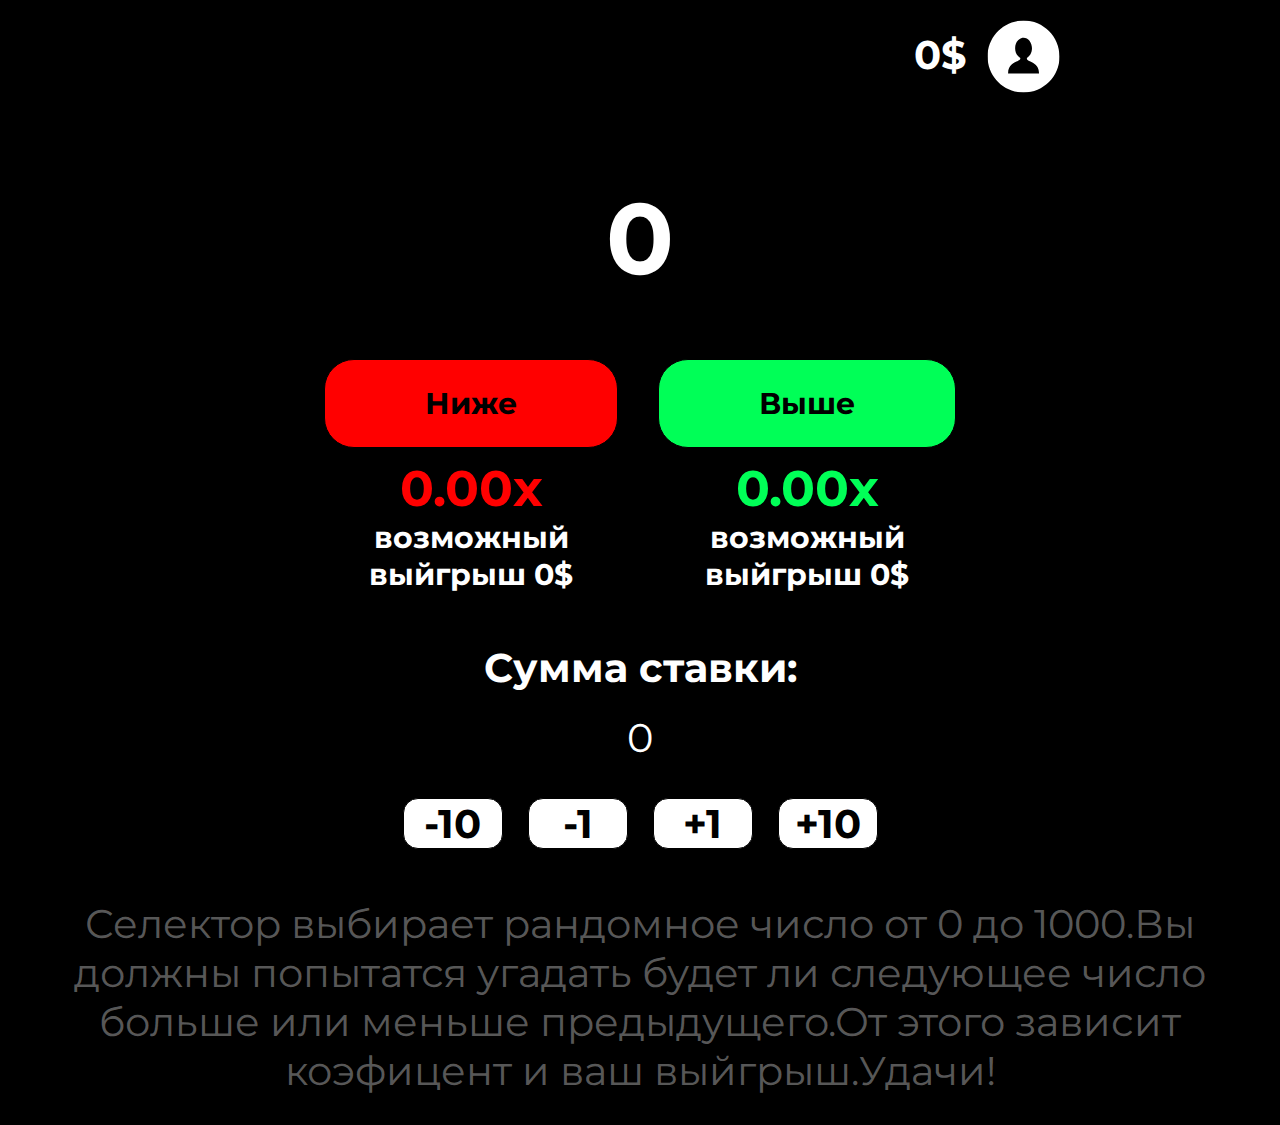
==== aboveBelow/aboveBelow.html @ 34220ea4 "ё112" ====
<!DOCTYPE html>
<html lang="en">
<head>
    <meta charset="UTF-8">
    <meta http-equiv="X-UA-Compatible" content="IE=edge">
    <meta name="viewport" content="width=device-width, initial-scale=1.0">
    <title>КАЗИНО ROYALE</title>
    <link rel="stylesheet" href="aboveBelow.css">
</head>
<body>
    <header class="header">
        <div class="container">
            <div class="header__body">
                <a href="..\index\index.html">
                    <img  class="header__logo" src="..\img\logo\aboveBelowLogo.svg" alt="">
                </a>
                <div class="header__user">
                    <div class="header__balance">0$</div>
                    <a class="header__person" href="index.html">
                        <img src="..\img\rest\user.svg" alt="">
                    </a>
                </div>

            </div>
        </div>
    </header>
    <main class="main">             
            <div class="selector">
                <div class="container">
                    <div class="selector__number">0</div>
                        <div class="selector__inner">
        
                            <div class="selector__item">
                                <button class="selector__button-red button">Ниже</button>
                                <div class="selector__x-red">0.00x</div>
                                <div class="selector__text red-text">возможный выйгрыш 0$</div>
                            </div>
        
                            <div class="selector__item">
                                <button class="selector__button-green button">Выше</button>
                                <div class="selector__x-green">0.00x</div>
                                <div class="selector__text green-text">возможный выйгрыш 0$</div>
                            </div>
                    </div>
                </div>
            </div>

            <div class="bet">
                <div class="container">
                    <div class="bet__body">
                        <div class="bet__title">Сумма ставки:</div>
                        <input type="number"  onkeypress="if (this.value.length > 3) return false;" class="bet__input" value="0">
                        <div class="bet__change">
                            <button class="bet__item subtract10">-10</button>
                            <button class="bet__item subtract1">-1</button>
                            <button class="bet__item add1">+1</button>
                            <button class="bet__item add10">+10</button>
                        </div>
                    </div>
                </div>
            </div>
            </div>
    </main>
    <footer class="footer">
        <div class="footer__text">Селектор выбирает рандомное число от 0 до 1000.Вы должны попытатся угадать будет ли следующее число больше или меньше предыдущего.От этого зависит коэфицент и ваш выйгрыш.Удачи! </div>
    </footer>




    <script src="aboveBelow.js"></script>
</body>
</html>
---- aboveBelow/aboveBelow.css ----
@import url('https://fonts.googleapis.com/css2?family=Montserrat:wght@600;700&display=swap');

body {
    margin: 0;
    font-family: 'Montserrat', sans-serif;
    color: white;
    background-color: black;
    font-weight: 700;
}

*,*::after,*::before {
    box-sizing: border-box;
}

input[type="number"]::-webkit-outer-spin-button,
input[type="number"]::-webkit-inner-spin-button {
    -webkit-appearance: none;
}

input[type='number'],
input[type="number"]:hover,
input[type="number"]:focus {
    appearance: none;
    -moz-appearance: textfield;
}


.header {
    margin-top: 20px;
}

.header__body {
    display: flex;
    justify-content: space-between;
    padding: 0 60px;
    flex-wrap: wrap;
}

.header__logo {
    width: 180px;
}

.header__user {
    display: flex;
}

.header__balance {
    font-size: 40px;
    margin-right: 20px;
    margin-top: 10px;
}

.container {
    max-width: 1000px;
    margin: 0 auto;
    padding: 0 20px;
}

.main {
    margin-top: 80px;
}

.selector {
    text-align: center;
}

.selector__number {
    font-size: 100px;
}

.selector__inner {
    display: flex;
    gap:40px;
    justify-content: center;
}

.selector__item {
    text-align: center;
    margin-top: 60px;
}

.selector__button-red {
    background-color: #FF0000;
    padding: 25px 100px;
    border:1px solid transparent;
}

.selector__button-red:hover {
    border: 1px solid #FF0000;
}

.selector__button-red:active {
    background-color: #000;
    color: #FF0000;
    transition-duration: 0s;
}

.selector__button-green {
    background-color: #00FF57;
    padding: 25px 100px;
    border:1px solid transparent;

}

.selector__button-green:hover {
    border: 1px solid #00FF57;
}

.selector__button-green:active {
    background-color: #000;
    color: #00FF57;
    transition-duration: 0s;    
}

.button {
    border-color: black;
    font-family: 'Montserrat', sans-serif;
    font-weight: 700;
    color: #000;
    border-radius: 30px;
    transition-duration: .2s;
    font-size: 30px;

}

.selector__x-red {
    color: #FF0000;
    font-size: 50px;
    margin-top: 10px;

}

.selector__x-green {
    color: #00FF57;
    font-size: 50px;
    margin-top: 10px;

}

.selector__text {
    margin-top: 10px;
    font-size: 30px;
    max-width: 220px;
    margin: 0 auto;
}

.bet__body {
    text-align: center;
    margin-top: 50px;
}

.bet__title {
    font-size: 40px;
    margin-bottom: 20px;
}

.bet__change {
    display: flex;
    gap: 25px;
    justify-content: center;
}

.bet__input {
    background-color: black;
    border: 0;
    color: white;
    font-family: 'Montserrat', sans-serif;
    font-size: 40px;
    text-align: center;
    margin-bottom: 20px;
}

input {outline:none;}


.bet__item {
    background-color: white;
    font-family: 'Montserrat', sans-serif;
    font-size: 40px;
    color: black;
    border-radius: 15px;
    padding: 0 5px;
    font-weight: 700;
    margin-top: 15px;
    max-width: 100px;
    width: 100%;
    border: 1px solid black;
    transition-duration: .2s;    
}

.bet__item:hover {
    border: 1px solid white;    

}

.bet__item:active {
    background-color: #000;
    color: white;
    transition-duration: 0s;
} 

.bet__balance {
    margin-top: 40px;
    font-weight: 700px;
    font-size: 40px;
    
}

.footer {
    margin-top: 50px;
    text-align: center;
}

.footer__text {
    font-size: 40px;
    color: rgba(255, 255, 255, 36%);
    margin-bottom: 30px;
    font-weight: normal;
}

.green-color {
    color: #00FF57;;
}

.red-color {
    color: #FF0000;
}




@media (max-width: 992px) {
    .footer__text {
        font-size: 20px;
    }
}

@media (max-width: 768px) {
    .header__user {
        width: 100%;
        justify-content: center;
        margin-top: 20px;
    }
    .header__body {
        width: 100%;
        display: flex;
        justify-content: center;
    }

    .selector__button-green{
        padding:15px 80px;
        border-radius: 15px;
    }

    .selector__button-red {
        padding:15px 80px;
        border-radius: 15px;
    }

    .selector__inner {
        gap:30px;
    }
    .bet__change {
        gap:20px;
    }
    .bet__item {
        font-size: 30px;
        max-width: 100px;
        border-radius: 10px;
    }
    .bet__balance {
        font-size: 30px;
    }
    .bet__title {
        font-size: 30px;
    }
    .selector__text {
        font-size: 20px;
        max-width: 150px;
    }
    .selector__number {
        font-size: 70px;
    }
    .bet__input {
        max-width: 200px;
    }
    .selector__x-green {
        font-size: 40px;
    }
    .selector__x-red {
        font-size: 40px;
    }
    .header__title {
        font-size: 60px;
        margin: 30px 0;
    }

    .header__title {
        font-size: 40px;   
    }
    .main {
        margin-top: 20px;
    }
    .selector__item {
        margin-top: 15px;            
    }
    .selector__button-green{
        padding:5px 30px;
        border-radius: 15px;
    }

    .selector__button-red {
        padding:5px 30px;
        border-radius: 15px;
    }
    .bet__body {
        margin-top: 15px;
    }
    .bet__item {
        max-width: 70px;
    }
}
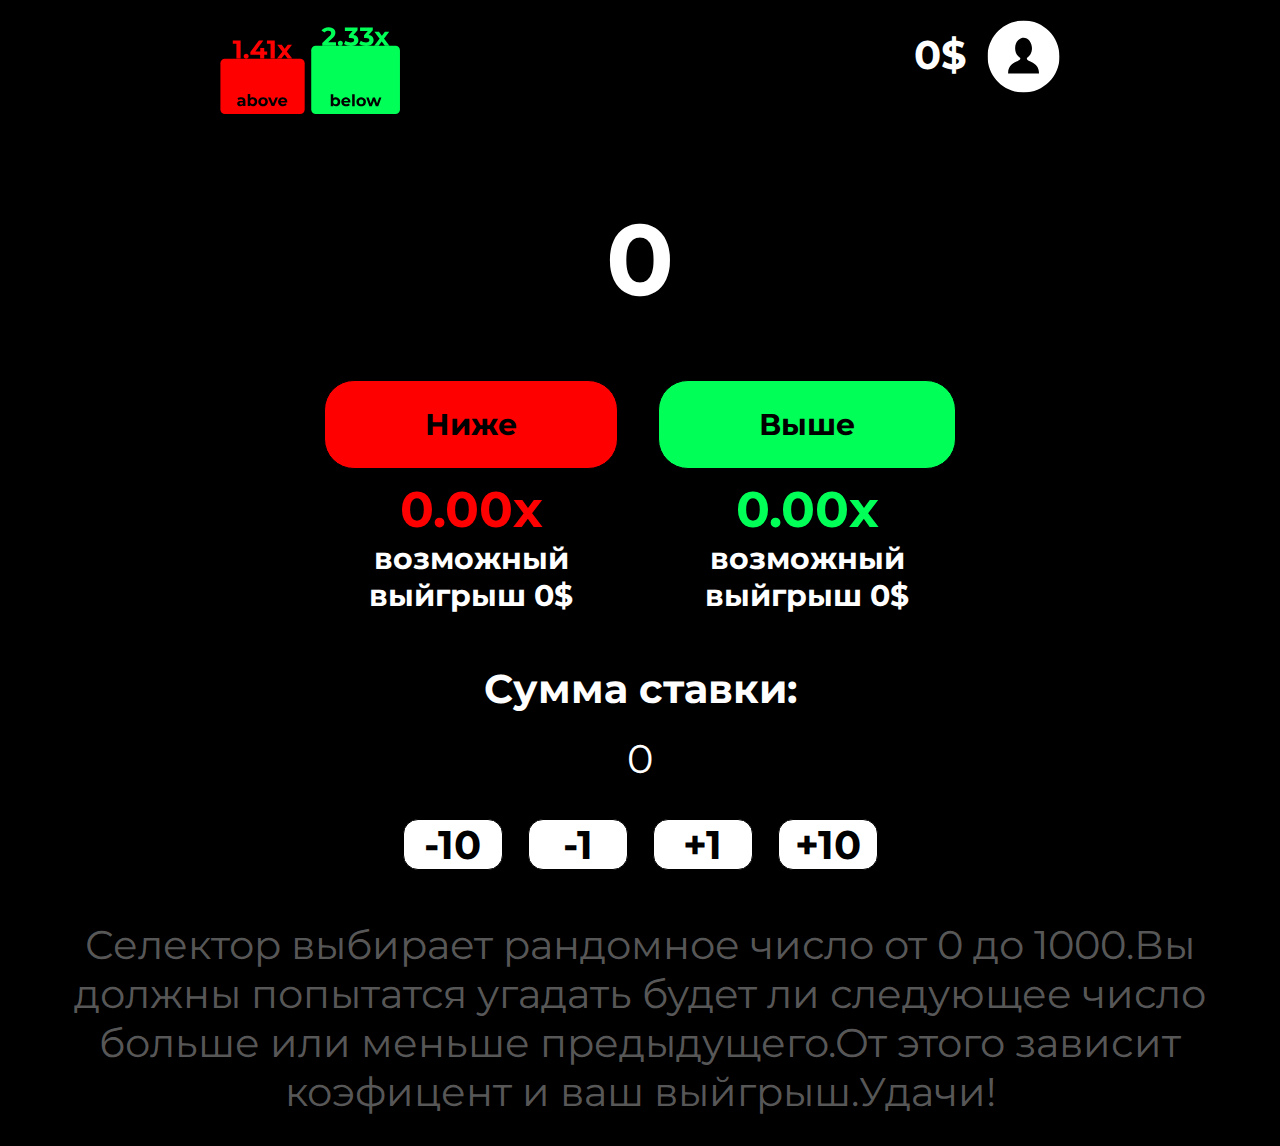
==== commit d96e2e42: "Update aboveBelow.html" ====
--- a/aboveBelow/aboveBelow.html
+++ b/aboveBelow/aboveBelow.html
@@ -12,7 +12,7 @@
         <div class="container">
             <div class="header__body">
                 <a href="..\index\index.html">
-                    <img  class="header__logo" src="..\img\logo\aboveBelowLogo.svg" alt="">
+                    <img  class="header__logo" src="..\img\logo\aboveBelowLOGO.svg" alt="">
                 </a>
                 <div class="header__user">
                     <div class="header__balance">0$</div>
@@ -70,4 +70,4 @@
 
     <script src="aboveBelow.js"></script>
 </body>
-</html>+</html>
